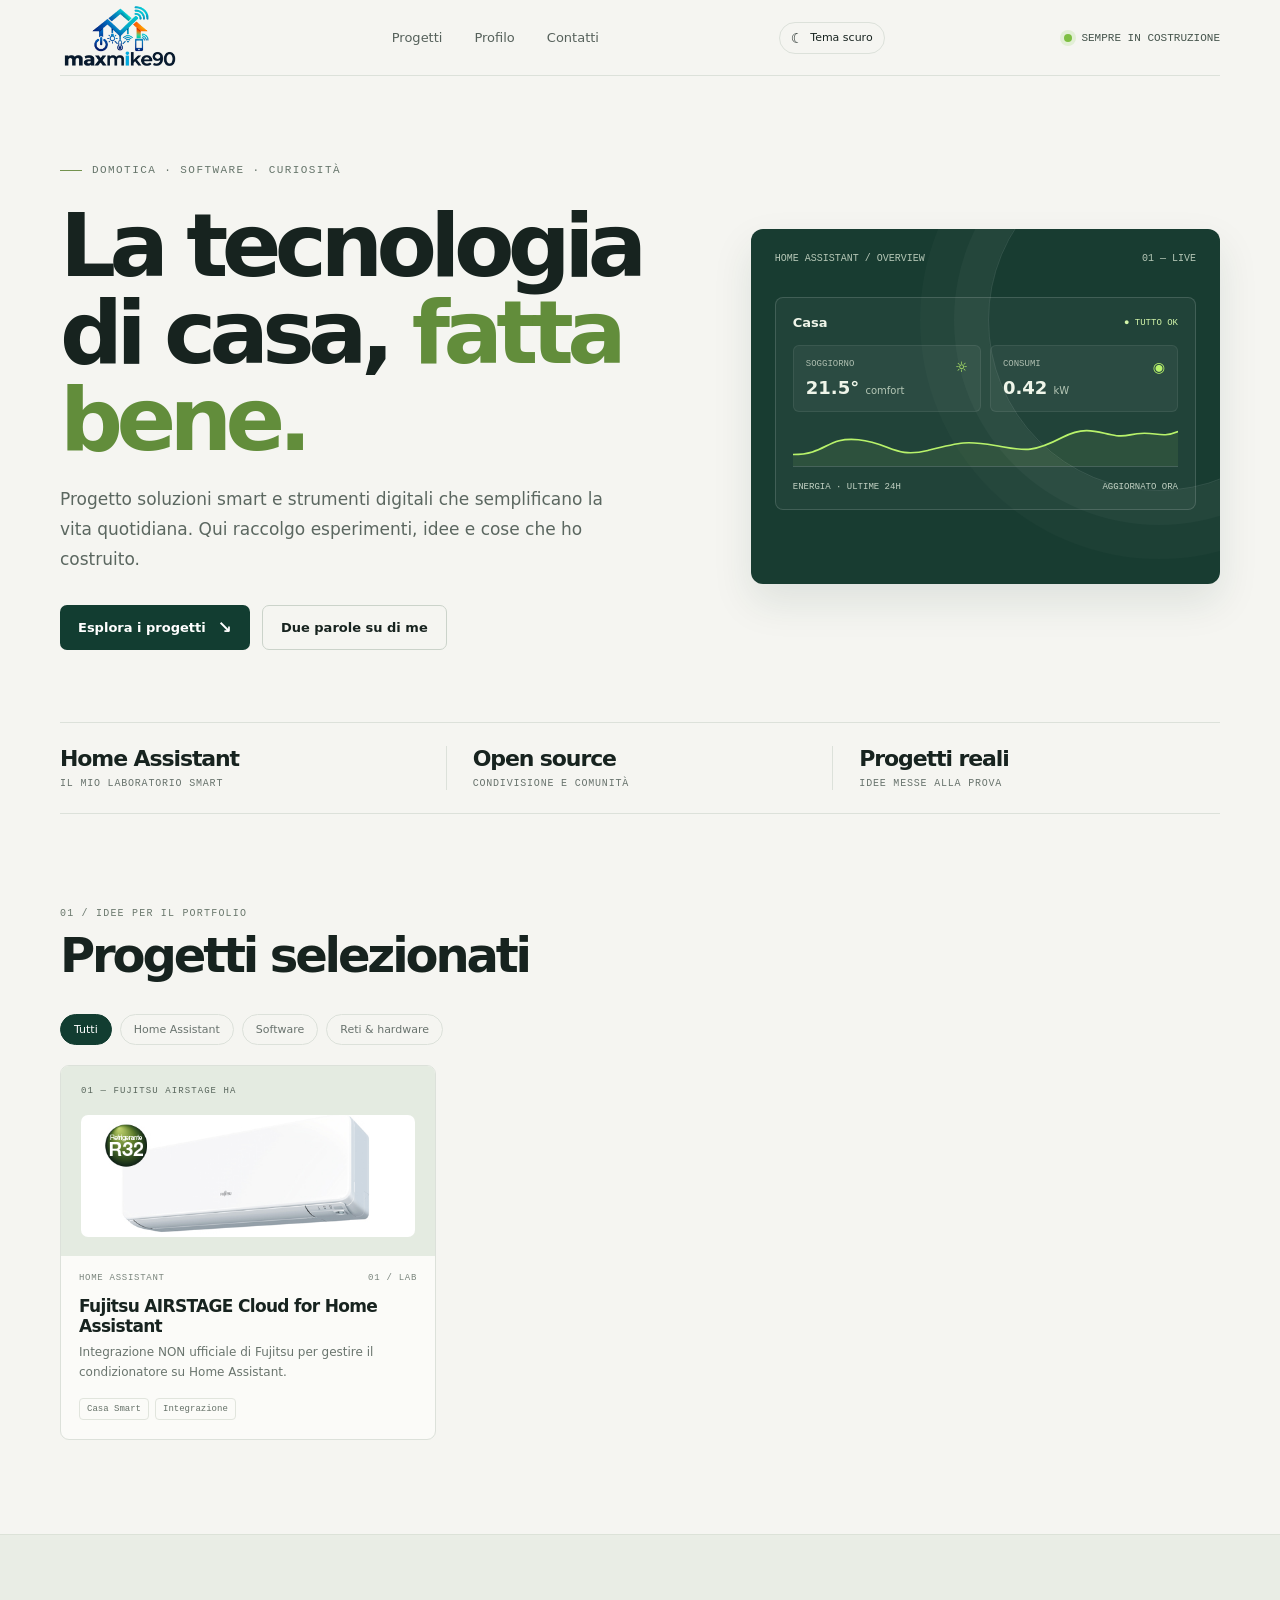
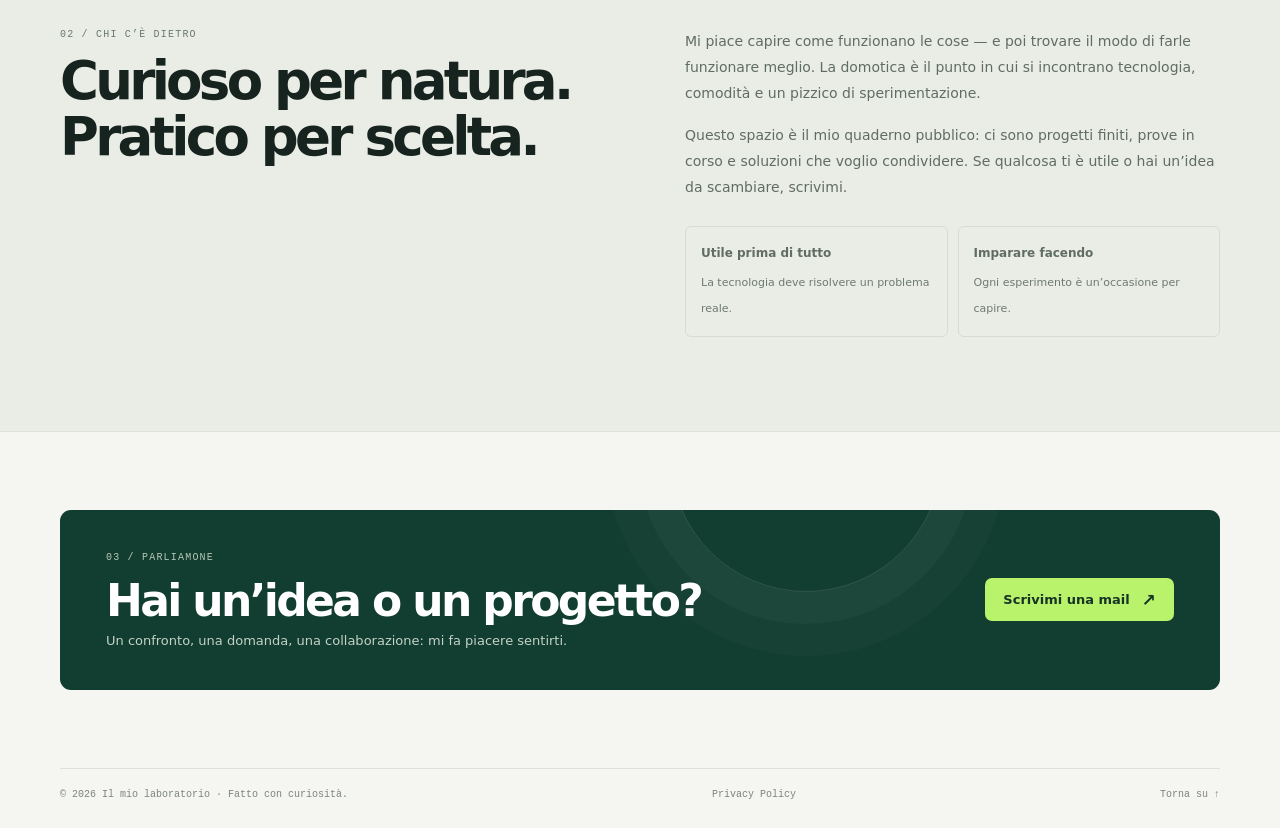
==== index.html @ ff299ede "Add files via upload" ====
<!doctype html>
<html lang="it">
<head>
  <meta charset="utf-8">
  <meta name="viewport" content="width=device-width, initial-scale=1">
  <meta name="theme-color" content="#f5f5f1">
  <meta name="description" content="Progetti di domotica, Home Assistant e tecnologia realizzati da Massi.">
  <title>maxmike90 — Progetti & tecnologia</title>
  <style>
    :root{--paper:#f5f5f1;--ink:#17231f;--muted:#68736d;--line:#dce1da;--green:#b8f36b;--deep:#123d31;--white:#fff;--mono:"SFMono-Regular",Consolas,"Liberation Mono",monospace;--sans:Inter,ui-sans-serif,system-ui,-apple-system,"Segoe UI",sans-serif}
    :root[data-theme="dark"]{color-scheme:dark;--paper:#121713;--ink:#edf2ec;--muted:#a4afa5;--line:#303a32;--green:#b8f36b;--deep:#194532;--white:#f7f8f4}
*{box-sizing:border-box}html{scroll-behavior:smooth}body{margin:0;background:var(--paper);color:var(--ink);font-family:var(--sans);-webkit-font-smoothing:antialiased}a{color:inherit;text-decoration:none}button{font:inherit}.wrap{width:min(1160px,calc(100% - 48px));margin:auto}
    .topbar{height:76px;display:flex;align-items:center;justify-content:space-between;border-bottom:1px solid var(--line)}.brand{display:flex;align-items:center;gap:11px;font-weight:750;letter-spacing:-.04em}.brand-mark{width:31px;height:31px;border-radius:9px;background:var(--deep);display:grid;place-items:center;color:var(--green);font:700 15px var(--mono)}.nav{display:flex;gap:32px;color:#56615b;font-size:13px}.nav a:hover{color:var(--ink)}.availability{font:11px var(--mono);color:#44534b;display:flex;align-items:center;gap:9px}.availability i{width:8px;height:8px;background:#7ebf42;border-radius:50%;box-shadow:0 0 0 4px #e2efd5}
    .hero{padding:88px 0 72px;display:grid;grid-template-columns:1.15fr .85fr;gap:56px;align-items:center}.eyebrow{font:11px var(--mono);text-transform:uppercase;letter-spacing:.13em;color:#66756b;display:flex;align-items:center;gap:10px}.eyebrow:before{content:"";width:22px;height:1px;background:#73924e}h1{font-size:clamp(48px,7vw,88px);line-height:.99;letter-spacing:-.075em;margin:26px 0 22px;font-weight:690;max-width:720px}h1 em{font-style:normal;color:#628d3b}.intro{font-size:17px;line-height:1.75;color:#5b6760;max-width:560px}.actions{display:flex;gap:12px;margin-top:30px}.button{display:inline-flex;align-items:center;gap:12px;padding:14px 18px;border-radius:7px;background:var(--deep);color:#fff;font-size:13px;font-weight:650;transition:transform .2s,background .2s}.button:hover{transform:translateY(-2px);background:#205644}.button.secondary{background:transparent;color:var(--ink);border:1px solid #cbd3ca}.button.secondary:hover{background:#fff}.arrow{font-size:17px;line-height:10px}
    .visual{min-height:355px;background:#183c31;border-radius:12px;position:relative;overflow:hidden;padding:24px;color:#eff5e9;box-shadow:0 18px 40px #183c311a}.visual:before{content:"";position:absolute;width:340px;height:340px;border:1px solid #ffffff1c;border-radius:50%;right:-110px;top:-80px;box-shadow:0 0 0 34px #ffffff08,0 0 0 68px #ffffff05}.visual-head{font:10px var(--mono);color:#b5c7b6;display:flex;justify-content:space-between}.screen{position:relative;margin-top:33px;border:1px solid #ffffff25;background:#ffffff0a;border-radius:8px;padding:17px}.screen-title{font-size:13px;font-weight:650;display:flex;align-items:center;justify-content:space-between}.live{font:9px var(--mono);color:#d4f6aa}.room-grid{display:grid;grid-template-columns:1fr 1fr;gap:9px;margin-top:15px}.room{padding:13px 12px;background:#ffffff0c;border:1px solid #ffffff12;border-radius:6px}.room-label{font:9px var(--mono);color:#aebeb0}.room-value{font-size:18px;font-weight:650;margin-top:8px}.room-value small{font-size:10px;color:#b5c7b6;font-weight:400}.room-icon{float:right;font-size:14px;color:var(--green)}.wave{height:42px;margin-top:13px;border-bottom:1px solid #ffffff2b;position:relative;overflow:hidden}.wave svg{width:100%;height:100%}.visual-foot{position:relative;margin-top:15px;display:flex;justify-content:space-between;font:9px var(--mono);color:#c3d2c4}
    .stats{border-top:1px solid var(--line);border-bottom:1px solid var(--line);display:grid;grid-template-columns:repeat(3,1fr);padding:23px 0}.stat{padding:0 26px;border-right:1px solid var(--line)}.stat:first-child{padding-left:0}.stat:last-child{border:0}.stat strong{display:block;font-size:22px;letter-spacing:-.05em}.stat span{font:10px var(--mono);color:var(--muted);text-transform:uppercase;letter-spacing:.08em}
    .section{padding:94px 0}.section-head{display:flex;align-items:end;justify-content:space-between;margin-bottom:34px}.kicker{font:10px var(--mono);text-transform:uppercase;letter-spacing:.12em;color:#6b796e}.section h2{font-size:clamp(32px,4.2vw,48px);letter-spacing:-.065em;line-height:1.04;margin:12px 0 0}.section-copy{max-width:360px;color:var(--muted);font-size:13px;line-height:1.65;margin:0 0 3px}.filters{display:flex;gap:8px;flex-wrap:wrap;margin-bottom:20px}.filter{border:1px solid var(--line);border-radius:99px;padding:8px 13px;background:transparent;color:#69736e;font-size:11px;cursor:pointer}.filter.active,.filter:hover{background:var(--deep);border-color:var(--deep);color:#fff}.projects{display:grid;grid-template-columns:repeat(3,1fr);gap:16px}.card{border:1px solid var(--line);border-radius:9px;background:#fbfbf8;overflow:hidden;transition:transform .2s,box-shadow .2s}.card:hover{transform:translateY(-4px);box-shadow:0 14px 30px #17231f0b}.card[hidden]{display:none}.card-art{height:190px;padding:20px;position:relative;overflow:hidden;background:#e4ebe1}.card:nth-child(2) .card-art{background:#e9e3d8}.card:nth-child(3) .card-art{background:#dce8e9}.card:nth-child(4) .card-art{background:#e8e4ee}.card:nth-child(5) .card-art{background:#ece8d9}.card:nth-child(6) .card-art{background:#e3e9e1}.art-label{font:9px var(--mono);letter-spacing:.12em;text-transform:uppercase;color:#58665c}.art-ui{position:absolute;left:20px;right:20px;bottom:19px;height:102px;background:#fff;border:1px solid #17231f12;border-radius:7px;box-shadow:0 7px 20px #17231f12;padding:13px;display:flex;gap:9px}.mini-nav{width:25%;border-right:1px solid #e7eae4;font:7px var(--mono);color:#748078;line-height:2.6}.mini-main{flex:1}.mini-top{font:8px var(--mono);color:#56635b;display:flex;justify-content:space-between}.mini-pill{margin-top:10px;height:39px;border-radius:4px;background:#eef3e9;padding:7px;font-size:8px;font-weight:700}.mini-pill b{float:right;color:#6c9a40}.mini-bars{display:flex;align-items:end;gap:5px;height:47px;padding:5px 0}.mini-bars i{width:9%;background:#8caa78;border-radius:2px 2px 0 0}.code-art{position:absolute;inset:49px 20px 19px;background:#1c342c;border-radius:7px;padding:14px 16px;color:#cfdfc6;font:9px/1.8 var(--mono);box-shadow:0 8px 17px #17231f18}.code-art span{color:#8dca67}.code-art b{color:#8ab8cb;font-weight:400}.device-art{position:absolute;bottom:20px;left:50%;transform:translateX(-50%);width:76px;height:116px;border:5px solid #26352d;border-radius:17px;background:#26352d;box-shadow:0 9px 18px #17231f22;padding:14px 5px}.device-screen{height:100%;border-radius:8px;background:#edf2e7;color:#243229;text-align:center;padding-top:18px;font-size:8px}.device-screen strong{display:block;font-size:15px;margin:8px 0}.device-dot{width:5px;height:5px;background:#81bd4a;border-radius:50%;display:inline-block}
    .card-body{padding:17px 18px 19px}.card-meta{display:flex;justify-content:space-between;color:#7a857d;font:9px var(--mono);text-transform:uppercase;letter-spacing:.08em}.card h3{font-size:17px;letter-spacing:-.04em;margin:13px 0 7px}.card p{font-size:12px;color:#6a756e;line-height:1.6;margin:0;min-height:39px}.tags{display:flex;gap:6px;flex-wrap:wrap;margin-top:16px}.tag{border:1px solid #e1e5dd;padding:5px 7px;border-radius:4px;font:9px var(--mono);color:#657168}
    .about{background:#e9ede5;border-top:1px solid #dce2d8;border-bottom:1px solid #dce2d8}.about-grid{display:grid;grid-template-columns:1fr 1fr;gap:90px;align-items:start}.about h2{font-size:clamp(34px,4.5vw,53px);letter-spacing:-.07em;line-height:1.04;margin:13px 0}.about-text{font-size:14px;color:#606c64;line-height:1.85}.about-text p{margin:0 0 16px}.principles{display:grid;grid-template-columns:1fr 1fr;gap:10px;margin-top:25px}.principle{padding:15px;border:1px solid #d5ddd2;border-radius:6px}.principle b{display:block;font-size:12px;margin-bottom:5px}.principle span{font-size:11px;line-height:1.5;color:#6f7a71}.contact{padding:78px 0}.contact-panel{border-radius:11px;background:var(--deep);color:white;padding:42px 46px;display:flex;justify-content:space-between;align-items:center;gap:24px;position:relative;overflow:hidden}.contact-panel:after{content:"";position:absolute;width:270px;height:270px;border:1px solid #ffffff20;border-radius:50%;right:24%;top:-190px;box-shadow:0 0 0 32px #ffffff08,0 0 0 64px #ffffff05}.contact-panel>*{position:relative;z-index:1}.contact-panel .kicker{color:#b6c8b7}.contact-panel h2{font-size:clamp(29px,4vw,44px);letter-spacing:-.06em;margin:12px 0 7px}.contact-panel p{font-size:13px;color:#c4d3c6;margin:0}.contact-panel .button{background:var(--green);color:#173327;white-space:nowrap}.footer{border-top:1px solid var(--line);padding:20px 0 28px;color:#7b857d;font:10px var(--mono);display:flex;justify-content:space-between}.footer a:hover{color:var(--ink)}
    .project-photo {
  position: absolute;
  inset: 49px 20px 19px;
  width: calc(100% - 40px);
  height: calc(100% - 68px);
  object-fit: cover;
  border-radius: 7px;
}
    .card-link{display:block;height:100%;color:inherit;text-decoration:none}
    @media(max-width:800px){.hero{grid-template-columns:1fr;gap:35px;padding:65px 0 55px}.visual{min-height:320px}.projects{grid-template-columns:repeat(2,1fr)}.about-grid{gap:35px}.section{padding:72px 0}.availability{display:none}}
    @media(max-width:560px){.wrap{width:min(100% - 32px,1160px)}.topbar{height:65px}.nav{gap:15px;font-size:11px}.brand{font-size:13px}.brand-mark{width:28px;height:28px}h1{font-size:54px}.hero{padding-top:53px}.intro{font-size:15px}.actions{flex-wrap:wrap}.button{font-size:12px;padding:13px 14px}.visual{padding:18px;min-height:300px}.stats{padding:17px 0}.stat{padding:0 12px}.stat strong{font-size:18px}.stat span{font-size:8px}.section-head{display:block}.section-copy{margin-top:14px}.projects{grid-template-columns:1fr}.card-art{height:205px}.about-grid{grid-template-columns:1fr;gap:15px}.principles{grid-template-columns:1fr 1fr}.contact{padding:55px 0}.contact-panel{padding:29px 24px;align-items:flex-start;flex-direction:column}.footer{gap:12px;flex-wrap:wrap}}
  .theme-toggle{display:inline-flex;align-items:center;justify-content:center;gap:7px;padding:8px 11px;border:1px solid var(--line);border-radius:99px;background:transparent;color:var(--ink);font:11px var(--sans);white-space:nowrap;cursor:pointer;transition:background .2s,border-color .2s}.theme-toggle:hover{background:#8a9a8618}.theme-icon{font-size:14px;line-height:1}:root[data-theme="dark"] .card{background:#1a211c;border-color:var(--line)}:root[data-theme="dark"] .card:nth-child(n) .card-art{background:#222c24}:root[data-theme="dark"] .art-ui,:root[data-theme="dark"] .room{background:#171d19;border-color:#364238}:root[data-theme="dark"] .mini-nav,:root[data-theme="dark"] .mini-top,:root[data-theme="dark"] .card-meta,:root[data-theme="dark"] .card p,:root[data-theme="dark"] .section-copy,:root[data-theme="dark"] .about-text,:root[data-theme="dark"] .principle span{color:#aeb9af}:root[data-theme="dark"] .mini-pill{background:#263328;color:#e7eee2}:root[data-theme="dark"] .tag{border-color:#3a463d;color:#bac5ba}:root[data-theme="dark"] .filter{border-color:var(--line);color:#b7c1b8}:root[data-theme="dark"] .about{background:#1a211c;border-color:var(--line)}:root[data-theme="dark"] .principle{border-color:#354139}:root[data-theme="dark"] .stat,:root[data-theme="dark"] .footer,:root[data-theme="dark"] .topbar{border-color:var(--line)}:root[data-theme="dark"] .availability{color:#c7d2c8}:root[data-theme="dark"] .brand-mark{background:#244b35;color:var(--green)}</style>
</head>
<body>
  <header class="wrap topbar">
    <a class="brand" href="#inizio">
		<img src="logo.png" alt="Torna alla Home" style="max-width: 120px; height: auto;"
	</a>
    <nav class="nav" aria-label="Navigazione principale"><a href="#progetti">Progetti</a><a href="#profilo">Profilo</a><a href="#contatti">Contatti</a></nav>
    <button class="theme-toggle" id="theme-toggle" type="button" aria-label="Attiva tema scuro" aria-pressed="false"><span class="theme-icon" aria-hidden="true">☾</span><span>Tema scuro</span></button>
    <div class="availability"><i></i> SEMPRE IN COSTRUZIONE</div>
  </header>
  <main id="inizio">
    <section class="wrap hero">
      <div><div class="eyebrow">DOMOTICA · SOFTWARE · CURIOSITÀ</div><h1>La tecnologia<br>di casa, <em>fatta<br>bene.</em></h1><p class="intro">Progetto soluzioni smart e strumenti digitali che semplificano la vita quotidiana. Qui raccolgo esperimenti, idee e cose che ho costruito.</p><div class="actions"><a class="button" href="#progetti">Esplora i progetti <span class="arrow">↘</span></a><a class="button secondary" href="#profilo">Due parole su di me</a></div></div>
      <div class="visual" aria-label="Anteprima di un pannello domotico"><div class="visual-head"><span>HOME ASSISTANT / OVERVIEW</span><span>01 — LIVE</span></div><div class="screen"><div class="screen-title">Casa <span class="live">● TUTTO OK</span></div><div class="room-grid"><div class="room"><span class="room-icon">☼</span><div class="room-label">SOGGIORNO</div><div class="room-value">21.5° <small>comfort</small></div></div><div class="room"><span class="room-icon">◉</span><div class="room-label">CONSUMI</div><div class="room-value">0.42 <small>kW</small></div></div></div><div class="wave"><svg viewBox="0 0 400 50" preserveAspectRatio="none" aria-hidden="true"><path d="M0 36 C35 36 35 14 68 18 S106 41 140 31 180 19 210 25 247 35 280 15 325 19 350 12 380 18 400 8" fill="none" stroke="#b8f36b" stroke-width="2"/><path d="M0 36 C35 36 35 14 68 18 S106 41 140 31 180 19 210 25 247 35 280 15 325 19 350 12 380 18 400 8 V50 H0Z" fill="#b8f36b" opacity=".08"/></svg></div><div class="visual-foot"><span>ENERGIA · ULTIME 24H</span><span>AGGIORNATO ORA</span></div></div></div>
    </section>
    <div class="wrap stats"><div class="stat"><strong>Home Assistant</strong><span>il mio laboratorio smart</span></div><div class="stat"><strong>Open source</strong><span>condivisione e comunità</span></div><div class="stat"><strong>Progetti reali</strong><span>idee messe alla prova</span></div></div>
    <section class="wrap section" id="progetti"><div class="section-head"><div><div class="kicker">01 / IDEE PER IL PORTFOLIO</div><h2>Progetti selezionati</h2></div><p class="section-copy"></p></div>
      <div class="filters" role="group" aria-label="Filtra i progetti"><button class="filter active" data-filter="tutti">Tutti</button><button class="filter" data-filter="home">Home Assistant</button><button class="filter" data-filter="software">Software</button><button class="filter" data-filter="rete">Reti & hardware</button></div>
      <div class="projects">
        <article class="card" data-category="home" id="progetto-fujitsu"><a class="card-link" href="fujitsu-airstage.html" aria-label="Apri articolo Fujitsu AIRSTAGE">
  <div class="card-art">
    <div class="art-label">01 — FUJITSU AIRSTAGE HA</div>
    <img
  class="project-photo"
  src="fujitsu.jpg"
  alt="foto condizionatore a muro">
  </div>
  <div class="card-body">
    <div class="card-meta"><span>Home Assistant</span><span>01 / LAB</span></div>
    <h3>Fujitsu AIRSTAGE Cloud for Home Assistant</h3>
    <p>Integrazione NON ufficiale di Fujitsu per gestire il condizionatore su Home Assistant.</p>
    <div class="tags"><span class="tag">Casa Smart</span><span class="tag">Integrazione</span></div>
  </div>
</a></article>
      </div>
    </section>
    <section class="about" id="profilo"><div class="wrap section about-grid"><div><div class="kicker">02 / CHI C’È DIETRO</div><h2>Curioso per natura.<br>Pratico per scelta.</h2></div><div class="about-text"><p>Mi piace capire come funzionano le cose — e poi trovare il modo di farle funzionare meglio. La domotica è il punto in cui si incontrano tecnologia, comodità e un pizzico di sperimentazione.</p><p>Questo spazio è il mio quaderno pubblico: ci sono progetti finiti, prove in corso e soluzioni che voglio condividere. Se qualcosa ti è utile o hai un’idea da scambiare, scrivimi.</p><div class="principles"><div class="principle"><b>Utile prima di tutto</b><span>La tecnologia deve risolvere un problema reale.</span></div><div class="principle"><b>Imparare facendo</b><span>Ogni esperimento è un’occasione per capire.</span></div></div></div></div></section>
    <section class="wrap contact" id="contatti"><div class="contact-panel"><div><div class="kicker">03 / PARLIAMONE</div><h2>Hai un’idea o un progetto?</h2><p>Un confronto, una domanda, una collaborazione: mi fa piacere sentirti.</p></div><a class="button" href="mailto:massimomichelotti90@gmail.com">Scrivimi una mail <span class="arrow">↗</span></a></div></section>
  </main>
  <footer class="wrap footer"><span>© <span id="year">2026</span> Il mio laboratorio · Fatto con curiosità.</span><a href="Privacy-policy.html">Privacy Policy</a><a href="#inizio">Torna su ↑</a></footer>
  <script>
    const themeToggle=document.querySelector("#theme-toggle");
    let savedTheme=null; try{savedTheme=localStorage.getItem("portfolio-theme")}catch(error){};
    const setTheme=(theme)=>{document.documentElement.dataset.theme=theme;const dark=theme==="dark";themeToggle.setAttribute("aria-pressed",String(dark));themeToggle.setAttribute("aria-label",dark?"Attiva tema chiaro":"Attiva tema scuro");themeToggle.innerHTML=`<span class="theme-icon" aria-hidden="true">${dark?"☀":"☾"}</span><span>${dark?"Tema chiaro":"Tema scuro"}</span>`};
    setTheme(savedTheme||(window.matchMedia("(prefers-color-scheme: dark)").matches?"dark":"light"));
    themeToggle.addEventListener("click",()=>{const next=document.documentElement.dataset.theme==="dark"?"light":"dark";setTheme(next);try{localStorage.setItem("portfolio-theme",next)}catch(error){}});
    const buttons=document.querySelectorAll('.filter'),cards=document.querySelectorAll('.card');
    buttons.forEach(button=>button.addEventListener('click',()=>{buttons.forEach(item=>item.classList.remove('active'));button.classList.add('active');const filter=button.dataset.filter;cards.forEach(card=>{card.hidden=filter!=='tutti'&&card.dataset.category!==filter})}));
    document.querySelector('#year').textContent=new Date().getFullYear();
  </script>
</body>
</html>
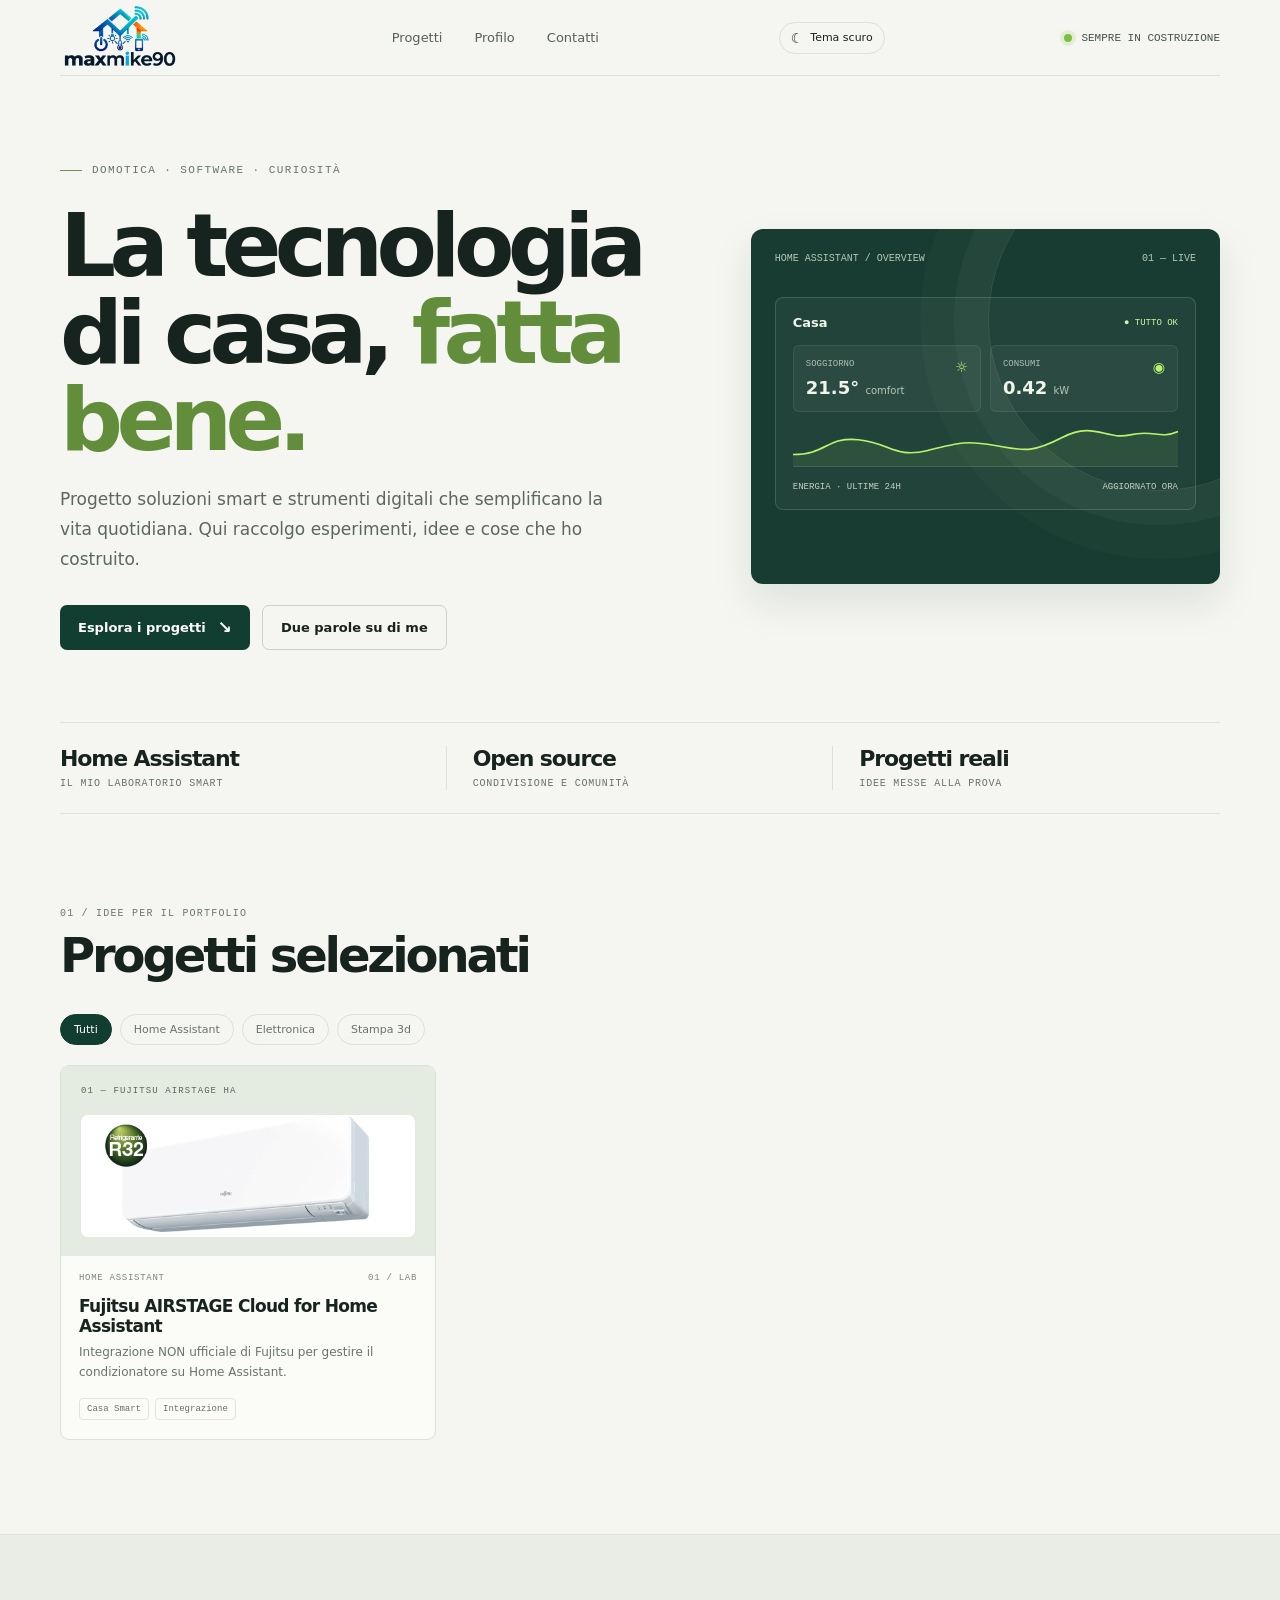
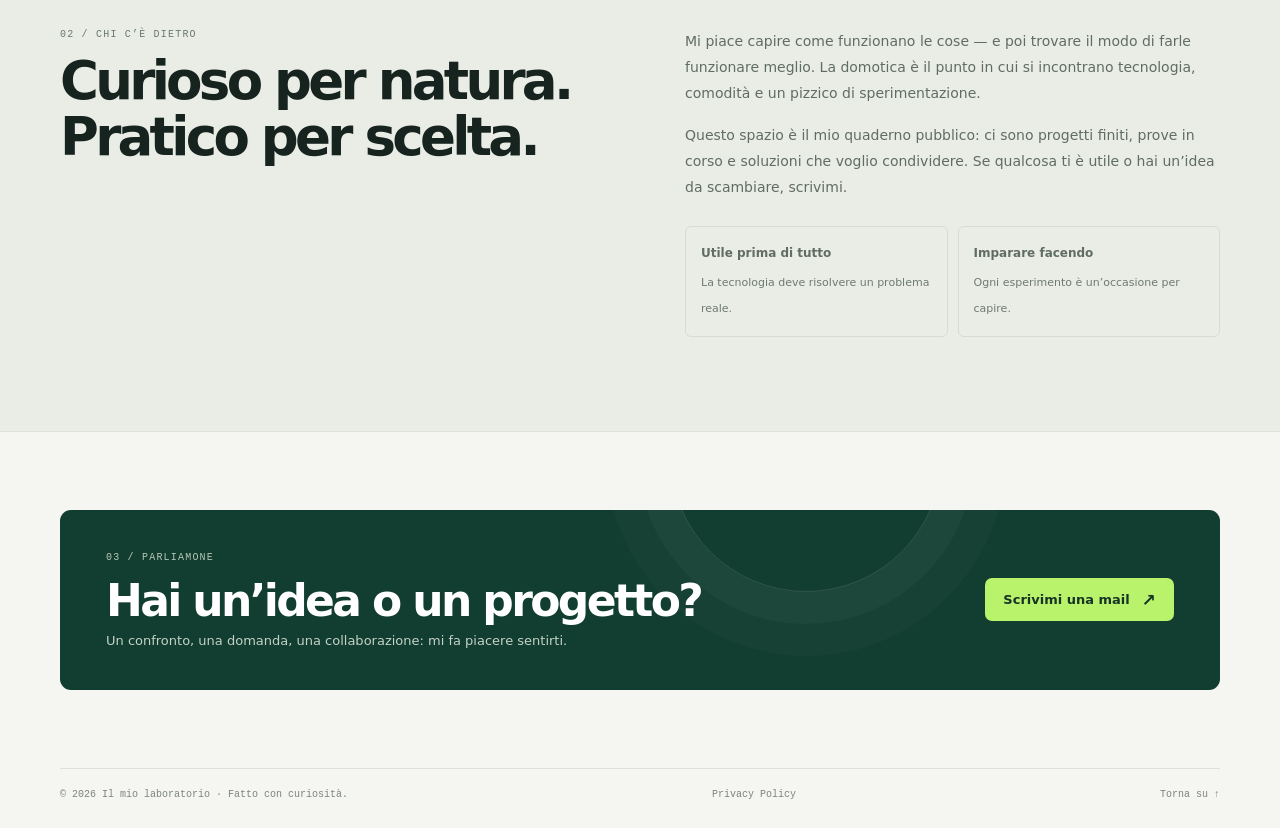
==== commit a577e42c: "Update index.html modifica pulsanti e filtri articoli" ====
--- a/index.html
+++ b/index.html
@@ -46,7 +46,7 @@
     </section>
     <div class="wrap stats"><div class="stat"><strong>Home Assistant</strong><span>il mio laboratorio smart</span></div><div class="stat"><strong>Open source</strong><span>condivisione e comunità</span></div><div class="stat"><strong>Progetti reali</strong><span>idee messe alla prova</span></div></div>
     <section class="wrap section" id="progetti"><div class="section-head"><div><div class="kicker">01 / IDEE PER IL PORTFOLIO</div><h2>Progetti selezionati</h2></div><p class="section-copy"></p></div>
-      <div class="filters" role="group" aria-label="Filtra i progetti"><button class="filter active" data-filter="tutti">Tutti</button><button class="filter" data-filter="home">Home Assistant</button><button class="filter" data-filter="software">Software</button><button class="filter" data-filter="rete">Reti & hardware</button></div>
+      <div class="filters" role="group" aria-label="Filtra i progetti"><button class="filter active" data-filter="tutti">Tutti</button><button class="filter" data-filter="home">Home Assistant</button><button class="filter" data-filter="elettronica">Elettronica</button><button class="filter" data-filter="stampa3d">Stampa 3d</button></div>
       <div class="projects">
         <article class="card" data-category="home" id="progetto-fujitsu"><a class="card-link" href="fujitsu-airstage.html" aria-label="Apri articolo Fujitsu AIRSTAGE">
   <div class="card-art">
